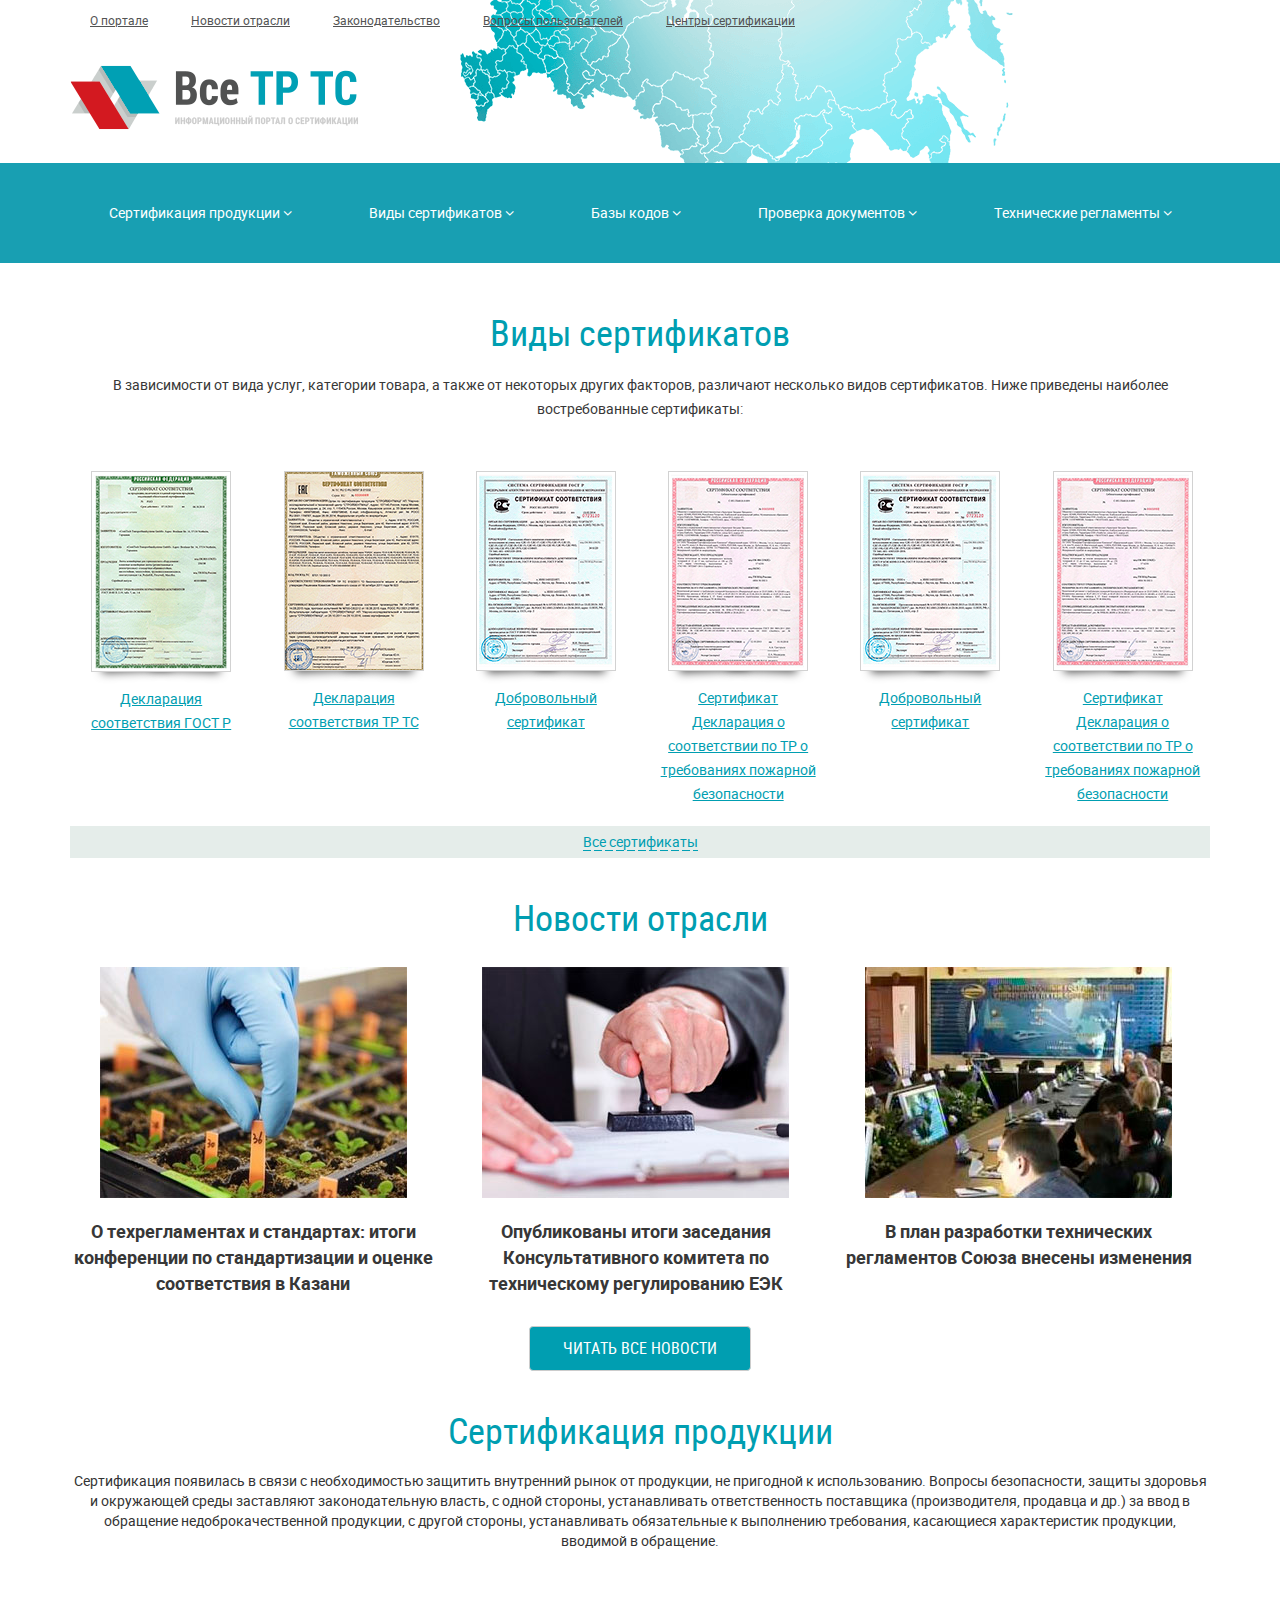
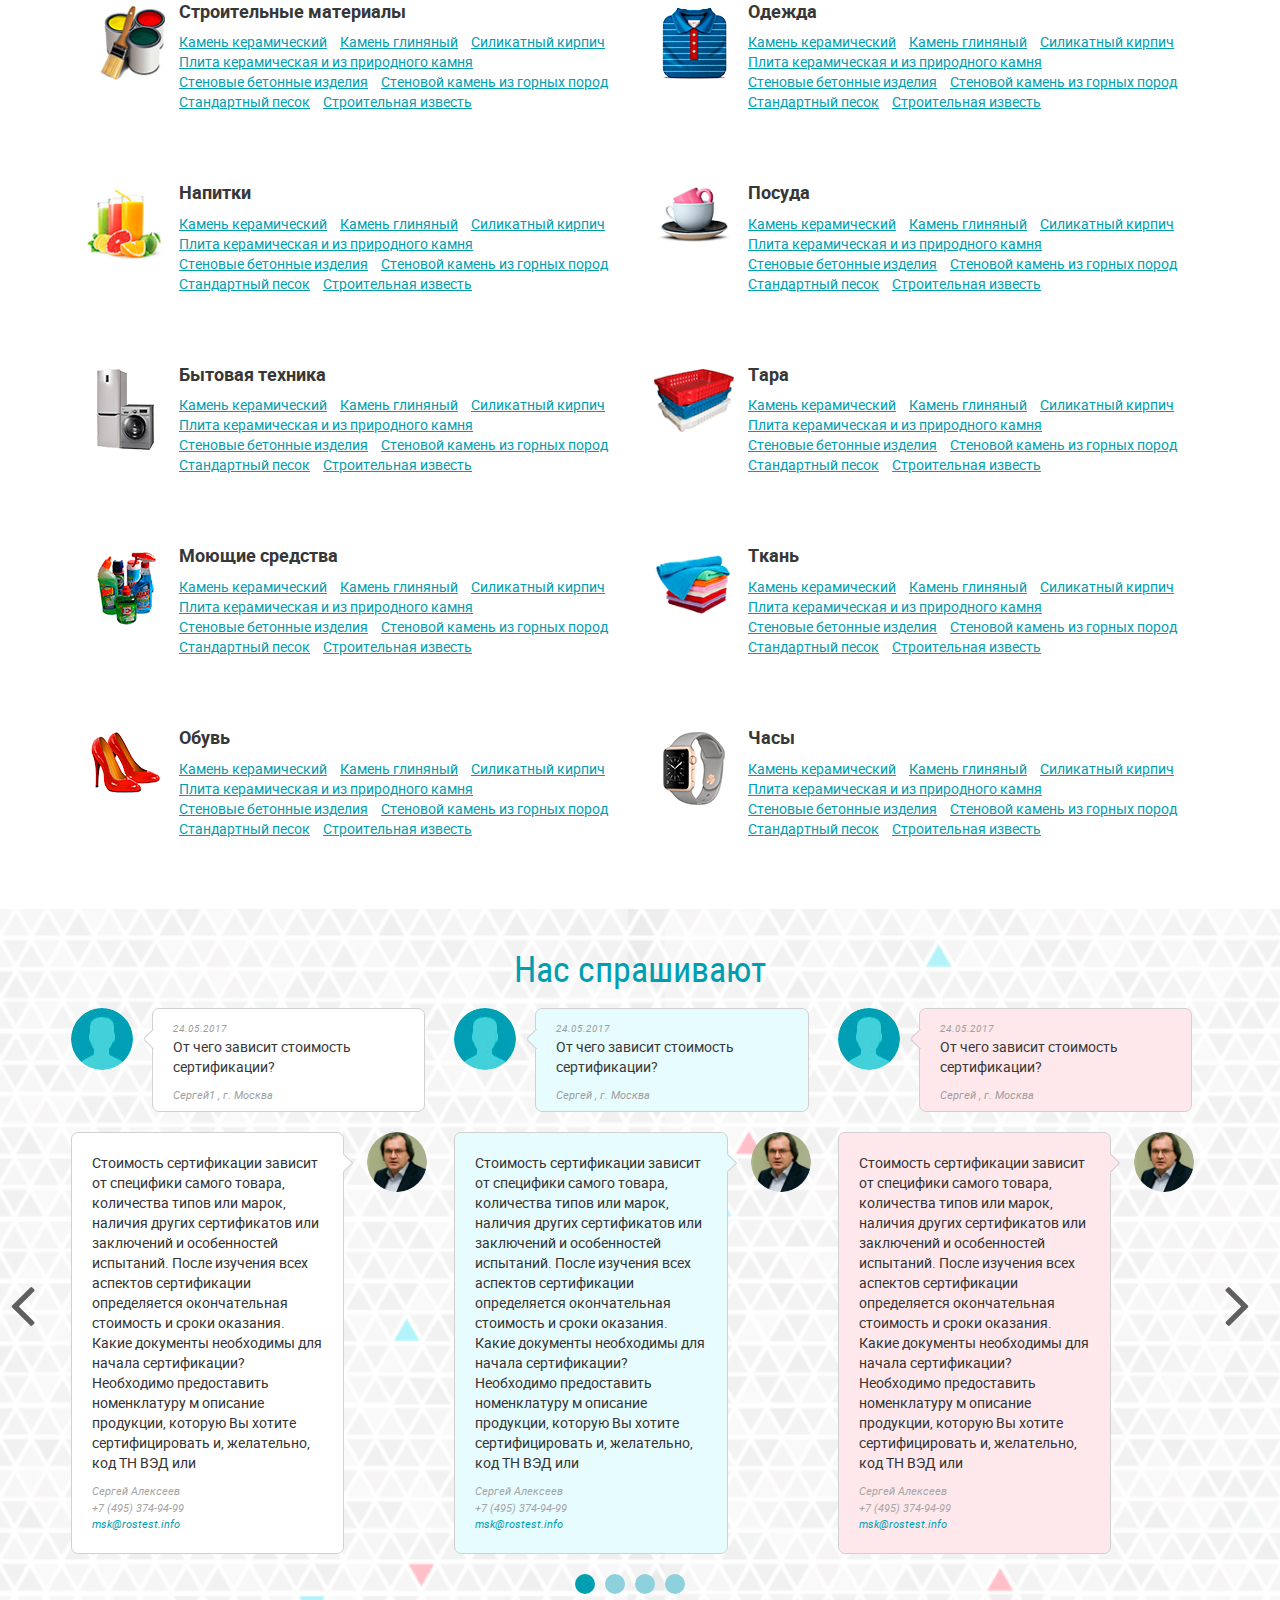
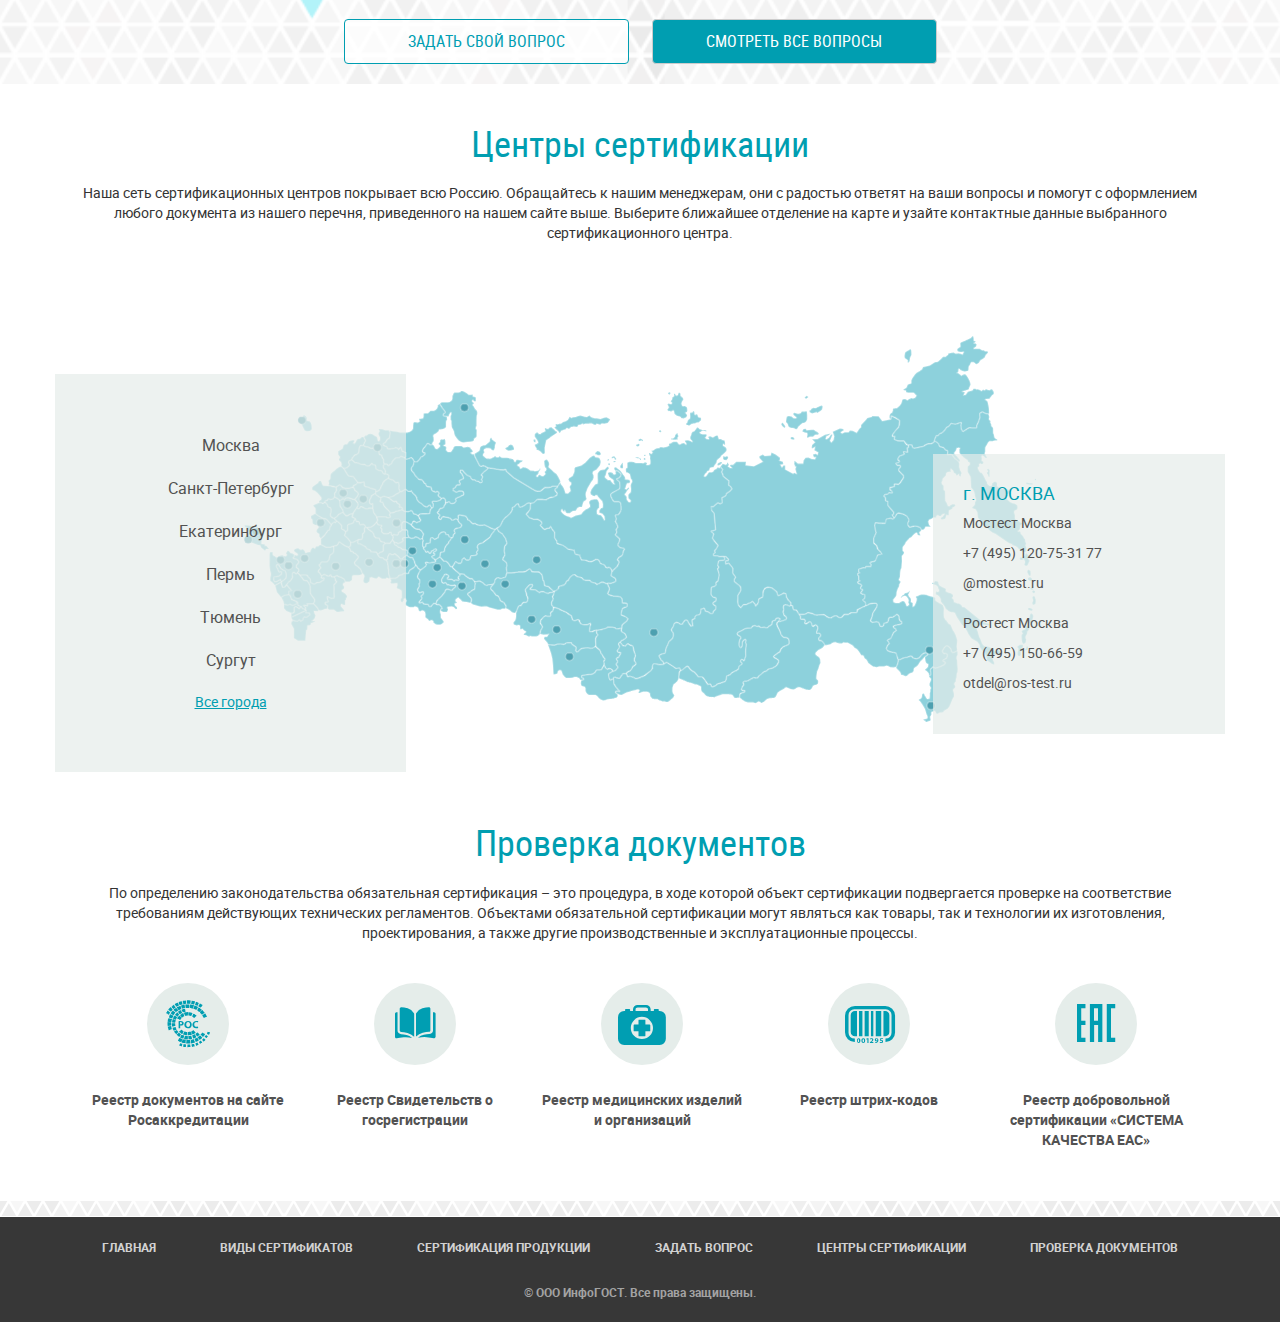
==== markup/index.html @ 72b5cfe0 "small fix" ====
<!DOCTYPE html>
<html>
<head>
  <meta charset="utf-8">
  <meta name="viewport" content="width=device-width, initial-scale=1.0">
  <title>Инфогост</title>
  <link rel="stylesheet" href="css/bootstrap-extended.css">
  <link rel="stylesheet" href="css/main.css">
  <link rel="icon"  href="images/favicon.ico" type="image/x-icon">
  <script src="http://ajax.googleapis.com/ajax/libs/jquery/1.12.4/jquery.min.js" defer></script>
  <script>window.jQuery || document.write('<script src="js/jquery-1.12.4.min.js"><\/script>')</script>
  <script src="https://maxcdn.bootstrapcdn.com/bootstrap/3.3.7/js/bootstrap.min.js" integrity="sha384-Tc5IQib027qvyjSMfHjOMaLkfuWVxZxUPnCJA7l2mCWNIpG9mGCD8wGNIcPD7Txa" crossorigin="anonymous"></script>
  <script src="js/jquery.vmap.js" defer></script>
  <script src="js/maps/jquery.vmap.russia.js" defer></script>
  <script src="js/jquery.bxslider.js" defer></script>
  <script src="js/owl.carousel.min.js" defer></script>
  <script src="js/jquery.main.js" defer></script>

  <!-- этот js только в блоке с картой -->
  <script src="js/map.js" defer></script>
</head>
<body>
  <div id="wrapper">
    <!-- header -->
      <div class="overlay"></div>
    <header id="header">
      <div class="container">
        <div class="row">
          <div class="col-xs-12 col-sm-4 col-md-4 col-lg-4">
            <div class="logo">
              <a href="#">
                <img src="images/logo.png" alt="Инфогост">
              </a>
            </div>
          </div>
          <div class="hidden-xs col-offset-sm-1 col-sm-7 col-offset-md-1 col-md-7 col-offset-lg-1 col-lg-7 img-map">
            <img src="images/map.png" alt="map">
          </div>
          <a href="#" class="menu-opener">
              <span></span>
          </a>
        </div>
      </div>
        <nav class="nav">
          <div class="container">
            <ul class="general-nav">
              <li>
                <a href="#">Сертификация продукции <i class="fa fa-angle-down" aria-hidden="true"></i></a>
                <ul class="dropdown-menu">
                  <li>
                    <a href="#">Cертификаты происхождения товаров</a>
                  </li>
                  <li>
                    <a href="#">Cертификаты безопасности или соответствия</a>
                  </li>
                  <li>
                    <a href="#">Карантинные сертификаты</a>
                  </li>
                  <li>
                    <a href="#">Ветеринарные сертификаты</a>
                  </li>
                  <li>
                    <a href="#">Сертификат хлебной инспекции</a>
                  </li>
                  <li>
                    <a href="#">Гигиенический сертификат</a>
                  </li>
                  <li>
                    <a href="#">Пожарный сертификат</a>
                  </li>
                </ul>
              </li>
              <li>
                <a href="#">Виды сертификатов <i class="fa fa-angle-down" aria-hidden="true"></i></a>
                <ul class="dropdown-menu">
                  <li>
                    <a href="#">Cертификаты происхождения товаров</a>
                  </li>
                  <li>
                    <a href="#">Cертификаты безопасности или соответствия</a>
                  </li>
                  <li>
                    <a href="#">Карантинные сертификаты</a>
                  </li>
                  <li>
                    <a href="#">Ветеринарные сертификаты</a>
                  </li>
                  <li>
                    <a href="#">Сертификат хлебной инспекции</a>
                  </li>
                  <li>
                    <a href="#">Гигиенический сертификат</a>
                  </li>
                  <li>
                    <a href="#">Пожарный сертификат</a>
                  </li>
                </ul>
              </li>
              <li>
                <a href="#">Базы кодов <i class="fa fa-angle-down" aria-hidden="true"></i></a>
                <ul class="dropdown-menu">
                  <li>
                    <a href="#">Cертификаты происхождения товаров</a>
                  </li>
                  <li>
                    <a href="#">Cертификаты безопасности или соответствия</a>
                  </li>
                  <li>
                    <a href="#">Карантинные сертификаты</a>
                  </li>
                  <li>
                    <a href="#">Ветеринарные сертификаты</a>
                  </li>
                  <li>
                    <a href="#">Сертификат хлебной инспекции</a>
                  </li>
                  <li>
                    <a href="#">Гигиенический сертификат</a>
                  </li>
                  <li>
                    <a href="#">Пожарный сертификат</a>
                  </li>
                </ul>
              </li>
              <li>
                <a href="#">Проверка документов <i class="fa fa-angle-down" aria-hidden="true"></i></a>
                <ul class="dropdown-menu">
                  <li>
                    <a href="#">Cертификаты происхождения товаров</a>
                  </li>
                  <li>
                    <a href="#">Cертификаты безопасности или соответствия</a>
                  </li>
                  <li>
                    <a href="#">Карантинные сертификаты</a>
                  </li>
                  <li>
                    <a href="#">Ветеринарные сертификаты</a>
                  </li>
                  <li>
                    <a href="#">Сертификат хлебной инспекции</a>
                  </li>
                  <li>
                    <a href="#">Гигиенический сертификат</a>
                  </li>
                  <li>
                    <a href="#">Пожарный сертификат</a>
                  </li>
                </ul>
              </li>
              <li>
                <a href="#">Технические регламенты <i class="fa fa-angle-down" aria-hidden="true"></i></a>
                <ul class="dropdown-menu">
                  <li>
                    <a href="#">Cертификаты происхождения товаров</a>
                  </li>
                  <li>
                    <a href="#">Cертификаты безопасности или соответствия</a>
                  </li>
                  <li>
                    <a href="#">Карантинные сертификаты</a>
                  </li>
                  <li>
                    <a href="#">Ветеринарные сертификаты</a>
                  </li>
                  <li>
                    <a href="#">Сертификат хлебной инспекции</a>
                  </li>
                  <li>
                    <a href="#">Гигиенический сертификат</a>
                  </li>
                  <li>
                    <a href="#">Пожарный сертификат</a>
                  </li>
                </ul>
              </li>
            </ul>
            <ul class="add-nav container">
              <li>
                <a href="#">О портале</a>
              </li>
              <li>
                <a href="#">Новости отрасли</a>
              </li>
              <li>
                <a href="#">Законодательство</a>
              </li>
              <li>
                <a href="#">Вопросы пользователей</a>
              </li>
              <li>
                <a href="#">Центры сертификации</a>
              </li>
            </ul>
          </div>
        </nav>
    </header>
    <!-- end header -->
    <!-- main -->
    <main>
      <section class="tcertificat text-center">
        <div class="container">
          <h1>Виды сертификатов</h1>
          <p class="mb40">В зависимости от вида услуг, категории товара, а также от некоторых других факторов, различают несколько видов сертификатов. Ниже приведены наиболее востребованные сертификаты:</p>
          <ul class="list-certificate">
            <li>
              <a href="#">
                <div class="img-wrsh">
                  <img src="images/001.png" alt="certificate">
                </div>
                <p>Декларация соответствия ГОСТ Р</p>
              </a>
            </li>
            <li>
              <a href="#">
                <div class="img-wrsh">
                  <img src="images/002.png" alt="certificate">
                </div>
                <p>Декларация соответствия ТР ТС</p>
              </a>
            </li>
            <li>
              <a href="#">
                <div class="img-wrsh">
                  <img src="images/003.png" alt="certificate">
                </div>
                <p>Добровольный сертификат</p>
              </a>
            </li>
            <li>
              <a href="#">
                <div class="img-wrsh">
                  <img src="images/004.png" alt="certificate">
                </div>
                <p>Сертификат Декларация о соответствии по ТР о требованиях пожарной безопасности</p>
              </a>
            </li>
            <li>
              <a href="#">
                <div class="img-wrsh">
                  <img src="images/005.png" alt="certificate">
                </div>
                <p>Добровольный сертификат</p>
              </a>
            </li>
            <li>
              <a href="#">
                <div class="img-wrsh">
                  <img src="images/006.png" alt="certificate">
                </div>
                <p>Сертификат Декларация о соответствии по ТР о требованиях пожарной безопасности</p>
              </a>
            </li>
          </ul>
          <div class="allcert">
            <a href="#">Все сертификаты</a>
          </div>
        </div>
      </section>
      <section class="news-section">
        <div class="container">
          <h1>Новости отрасли</h1>
          <ul>
            <li>
              <a href="#">
                <img src="images/001.jpg" alt="news">
                <p class="news-title">О техрегламентах и стандартах: итоги конференции по стандартизации и оценке соответствия в Казани</p>
              </a>
            </li>
            <li>
              <a href="#">
                <img src="images/002.jpg" alt="news">
                <p class="news-title">Опубликованы итоги заседания Консультативного комитета по техническому регулированию ЕЭК</p>
              </a>
            </li>
            <li>
              <a href="#">
                <img src="images/003.jpg" alt="news">
                <p class="news-title">В план разработки технических регламентов Союза внесены изменения</p>
              </a>
            </li>
          </ul>
          <button class="btn btn-default">читать все новости</button>
        </div>
      </section>
      <section class="certificatedprod text-center">
        <div class="container">
          <h1>Сертификация продукции</h1>
          <p>Cертификация появилась в связи с необходимостью защитить внутренний рынок от продукции, не пригодной к использованию. Вопросы безопасности, защиты здоровья и окружающей среды заставляют законодательную власть, с одной стороны, устанавливать ответственность поставщика (производителя, продавца и др.) за ввод в обращение недоброкачественной продукции, с другой стороны, устанавливать обязательные к выполнению требования, касающиеся характеристик продукции, вводимой в обращение.</p>
          <ul class="cerprodlist">
          <!-- cycle -->
            <li>
              <div class="proim-left">
                <img src="images/007.png" alt="Строительные материалы">
              </div>
              <div class="proim-right">
                <h4>Строительные материалы</h4>
                <ul>
                <!--  -->
                  <li>
                    <a href="#">
                      Камень керамический     
                    </a>
                  </li>
                <!--  -->
                  <li>
                    <a href="#">
                      Камень глиняный
                    </a>
                  </li>
                  <li>
                    <a href="#">
                      Силикатный кирпич
                    </a>
                  </li>
                  <li>
                    <a href="#">
                      Плита керамическая и из природного камня
                    </a>
                  </li>
                  <li>
                    <a href="#">
                      Стеновые бетонные изделия
                    </a>
                  </li>
                  <li>
                    <a href="#">
                      Стеновой камень из горных пород
                    </a>
                  </li>
                  <li>
                    <a href="#">
                      Стандартный песок
                    </a>
                  </li>
                  <li>
                    <a href="#">
                      Строительная известь
                    </a>
                  </li>
                </ul>
                <div class="text-center">
                  <span class="btn-def">Посмотреть подкатегории</span>  
                </div>
              </div>
            </li>
            <!-- end cycle -->
            <li>
              <div class="proim-left">
                <img src="images/008.png" alt="Строительные материалы">
              </div>
              <div class="proim-right">
                <h4>Одежда</h4>
                <ul>
                  <li>
                    <a href="#">
                      Камень керамический     
                    </a>
                  </li>
                  <li>
                    <a href="#">
                      Камень глиняный
                    </a>
                  </li>
                  <li>
                    <a href="#">
                      Силикатный кирпич
                    </a>
                  </li>
                  <li>
                    <a href="#">
                      Плита керамическая и из природного камня
                    </a>
                  </li>
                  <li>
                    <a href="#">
                      Стеновые бетонные изделия
                    </a>
                  </li>
                  <li>
                    <a href="#">
                      Стеновой камень из горных пород
                    </a>
                  </li>
                  <li>
                    <a href="#">
                      Стандартный песок
                    </a>
                  </li>
                  <li>
                    <a href="#">
                      Строительная известь
                    </a>
                  </li>
                </ul>
                <div class="text-center">
                  <span class="btn-def">Посмотреть подкатегории</span>  
                </div>
              </div>
            </li>
            <li>
              <div class="proim-left">
                <img src="images/009.png" alt="Строительные материалы">
              </div>
              <div class="proim-right">
                <h4>Напитки</h4>
                <ul>
                  <li>
                    <a href="#">
                      Камень керамический     
                    </a>
                  </li>
                  <li>
                    <a href="#">
                      Камень глиняный
                    </a>
                  </li>
                  <li>
                    <a href="#">
                      Силикатный кирпич
                    </a>
                  </li>
                  <li>
                    <a href="#">
                      Плита керамическая и из природного камня
                    </a>
                  </li>
                  <li>
                    <a href="#">
                      Стеновые бетонные изделия
                    </a>
                  </li>
                  <li>
                    <a href="#">
                      Стеновой камень из горных пород
                    </a>
                  </li>
                  <li>
                    <a href="#">
                      Стандартный песок
                    </a>
                  </li>
                  <li>
                    <a href="#">
                      Строительная известь
                    </a>
                  </li>
                </ul>
                <div class="text-center">
                  <span class="btn-def">Посмотреть подкатегории</span>  
                </div>
              </div>
            </li>
            <li>
              <div class="proim-left">
                <img src="images/010.png" alt="Строительные материалы">
              </div>
              <div class="proim-right">
                <h4>Посуда</h4>
                <ul>
                  <li>
                    <a href="#">
                      Камень керамический     
                    </a>
                  </li>
                  <li>
                    <a href="#">
                      Камень глиняный
                    </a>
                  </li>
                  <li>
                    <a href="#">
                      Силикатный кирпич
                    </a>
                  </li>
                  <li>
                    <a href="#">
                      Плита керамическая и из природного камня
                    </a>
                  </li>
                  <li>
                    <a href="#">
                      Стеновые бетонные изделия
                    </a>
                  </li>
                  <li>
                    <a href="#">
                      Стеновой камень из горных пород
                    </a>
                  </li>
                  <li>
                    <a href="#">
                      Стандартный песок
                    </a>
                  </li>
                  <li>
                    <a href="#">
                      Строительная известь
                    </a>
                  </li>
                </ul>
                <div class="text-center">
                  <span class="btn-def">Посмотреть подкатегории</span>  
                </div>
              </div>
            </li>
            <li>
              <div class="proim-left">
                <img src="images/011.png" alt="Строительные материалы">
              </div>
              <div class="proim-right">
                <h4>Бытовая техника</h4>
                <ul>
                  <li>
                    <a href="#">
                      Камень керамический     
                    </a>
                  </li>
                  <li>
                    <a href="#">
                      Камень глиняный
                    </a>
                  </li>
                  <li>
                    <a href="#">
                      Силикатный кирпич
                    </a>
                  </li>
                  <li>
                    <a href="#">
                      Плита керамическая и из природного камня
                    </a>
                  </li>
                  <li>
                    <a href="#">
                      Стеновые бетонные изделия
                    </a>
                  </li>
                  <li>
                    <a href="#">
                      Стеновой камень из горных пород
                    </a>
                  </li>
                  <li>
                    <a href="#">
                      Стандартный песок
                    </a>
                  </li>
                  <li>
                    <a href="#">
                      Строительная известь
                    </a>
                  </li>
                </ul>
                <div class="text-center">
                  <span class="btn-def">Посмотреть подкатегории</span>  
                </div>
              </div>
            </li>
            <li>
              <div class="proim-left">
                <img src="images/012.png" alt="Строительные материалы">
              </div>
              <div class="proim-right">
                <h4>Тара</h4>
                <ul>
                  <li>
                    <a href="#">
                      Камень керамический     
                    </a>
                  </li>
                  <li>
                    <a href="#">
                      Камень глиняный
                    </a>
                  </li>
                  <li>
                    <a href="#">
                      Силикатный кирпич
                    </a>
                  </li>
                  <li>
                    <a href="#">
                      Плита керамическая и из природного камня
                    </a>
                  </li>
                  <li>
                    <a href="#">
                      Стеновые бетонные изделия
                    </a>
                  </li>
                  <li>
                    <a href="#">
                      Стеновой камень из горных пород
                    </a>
                  </li>
                  <li>
                    <a href="#">
                      Стандартный песок
                    </a>
                  </li>
                  <li>
                    <a href="#">
                      Строительная известь
                    </a>
                  </li>
                </ul>
                <div class="text-center">
                  <span class="btn-def">Посмотреть подкатегории</span>  
                </div>
              </div>
            </li>
            <li>
              <div class="proim-left">
                <img src="images/013.png" alt="Строительные материалы">
              </div>
              <div class="proim-right">
                <h4>Моющие средства</h4>
                <ul>
                  <li>
                    <a href="#">
                      Камень керамический     
                    </a>
                  </li>
                  <li>
                    <a href="#">
                      Камень глиняный
                    </a>
                  </li>
                  <li>
                    <a href="#">
                      Силикатный кирпич
                    </a>
                  </li>
                  <li>
                    <a href="#">
                      Плита керамическая и из природного камня
                    </a>
                  </li>
                  <li>
                    <a href="#">
                      Стеновые бетонные изделия
                    </a>
                  </li>
                  <li>
                    <a href="#">
                      Стеновой камень из горных пород
                    </a>
                  </li>
                  <li>
                    <a href="#">
                      Стандартный песок
                    </a>
                  </li>
                  <li>
                    <a href="#">
                      Строительная известь
                    </a>
                  </li>
                </ul>
                <div class="text-center">
                  <span class="btn-def">Посмотреть подкатегории</span>  
                </div>
              </div>
            </li>
            <li>
              <div class="proim-left">
                <img src="images/014.png" alt="Строительные материалы">
              </div>
              <div class="proim-right">
                <h4>Ткань</h4>
                <ul>
                  <li>
                    <a href="#">
                      Камень керамический     
                    </a>
                  </li>
                  <li>
                    <a href="#">
                      Камень глиняный
                    </a>
                  </li>
                  <li>
                    <a href="#">
                      Силикатный кирпич
                    </a>
                  </li>
                  <li>
                    <a href="#">
                      Плита керамическая и из природного камня
                    </a>
                  </li>
                  <li>
                    <a href="#">
                      Стеновые бетонные изделия
                    </a>
                  </li>
                  <li>
                    <a href="#">
                      Стеновой камень из горных пород
                    </a>
                  </li>
                  <li>
                    <a href="#">
                      Стандартный песок
                    </a>
                  </li>
                  <li>
                    <a href="#">
                      Строительная известь
                    </a>
                  </li>
                </ul>
                <div class="text-center">
                  <span class="btn-def">Посмотреть подкатегории</span>  
                </div>
              </div>
            </li>
            <li>
              <div class="proim-left">
                <img src="images/015.png" alt="Строительные материалы">
              </div>
              <div class="proim-right">
                <h4>Обувь</h4>
                <ul>
                  <li>
                    <a href="#">
                      Камень керамический     
                    </a>
                  </li>
                  <li>
                    <a href="#">
                      Камень глиняный
                    </a>
                  </li>
                  <li>
                    <a href="#">
                      Силикатный кирпич
                    </a>
                  </li>
                  <li>
                    <a href="#">
                      Плита керамическая и из природного камня
                    </a>
                  </li>
                  <li>
                    <a href="#">
                      Стеновые бетонные изделия
                    </a>
                  </li>
                  <li>
                    <a href="#">
                      Стеновой камень из горных пород
                    </a>
                  </li>
                  <li>
                    <a href="#">
                      Стандартный песок
                    </a>
                  </li>
                  <li>
                    <a href="#">
                      Строительная известь
                    </a>
                  </li>
                </ul>
                <div class="text-center">
                  <span class="btn-def">Посмотреть подкатегории</span>  
                </div>
              </div>
            </li>
            <li>
              <div class="proim-left">
                <img src="images/016.png" alt="Строительные материалы">
              </div>
              <div class="proim-right">
                <h4>Часы</h4>
                <ul>
                  <li>
                    <a href="#">
                      Камень керамический     
                    </a>
                  </li>
                  <li>
                    <a href="#">
                      Камень глиняный
                    </a>
                  </li>
                  <li>
                    <a href="#">
                      Силикатный кирпич
                    </a>
                  </li>
                  <li>
                    <a href="#">
                      Плита керамическая и из природного камня
                    </a>
                  </li>
                  <li>
                    <a href="#">
                      Стеновые бетонные изделия
                    </a>
                  </li>
                  <li>
                    <a href="#">
                      Стеновой камень из горных пород
                    </a>
                  </li>
                  <li>
                    <a href="#">
                      Стандартный песок
                    </a>
                  </li>
                  <li>
                    <a href="#">
                      Строительная известь
                    </a>
                  </li>
                </ul>
                <div class="text-center">
                  <span class="btn-def">Посмотреть подкатегории</span>  
                </div>
              </div>
            </li>
          </ul>
        </div>
      </section>
      <section class="question-block">
        <div class="container">
          <h1>Нас спрашивают</h1>
          <div class="owl-carousel owl-theme">
          <!-- in cicle -->
              <div class="item">
                <div class="question-us">
                  <div class="left-col">
                    <img src="images/004.jpg" alt="man">
                  </div>
                  <div class="right-col">
                    <span class="arr-left"></span>
                    <span class="date-post">24.05.2017</span>
                    <p class="quest-user">От чего зависит стоимость сертификации?</p>
                    <div class="footer-ques">
                      <span class="name-user">Сергей1</span>
                      <span>,</span>
                      <span class="user-city">г. Москва</span>
                    </div>
                  </div>
                </div>
                <div class="exp-answ">
                  <div class="left-col">
                    <span class="arr-right"></span>
                    <p>Стоимость сертификации зависит от специфики самого товара, количества типов или марок, наличия других сертификатов или заключений и особенностей испытаний. После изучения всех аспектов сертификации определяется окончательная стоимость и сроки оказания. 
                    Какие документы необходимы для начала сертификации? 
                    Необходимо предоставить номенклатуру м описание продукции, которую Вы хотите сертифицировать и, желательно, код ТН ВЭД или </p>
                    <footer>
                      <p class="exp-name">Сергей Алексеев</p>
                      <p class="exp-tel">+7 (495) 374-94-99</p>
                      <p class="exp-email">msk@rostest.info</p>
                    </footer>
                  </div>
                  <div class="right-col">
                    <img src="images/100.png" alt="expert">
                  </div>
                </div>
              </div>
              <!-- end cicle -->

              <div class="item">
                <div class="question-us">
                  <div class="left-col">
                    <img src="images/004.jpg" alt="man">
                  </div>
                  <div class="right-col">
                    <span class="arr-left"></span>
                    <span class="date-post">24.05.2017</span>
                    <p class="quest-user">От чего зависит стоимость сертификации?</p>
                    <div class="footer-ques">
                      <span class="name-user">Сергей</span>
                      <span>,</span>
                      <span class="user-city">г. Москва</span>
                    </div>
                  </div>
                </div>
                <div class="exp-answ">
                  <div class="left-col">
                    <span class="arr-right"></span>
                    <p>Стоимость сертификации зависит от специфики самого товара, количества типов или марок, наличия других сертификатов или заключений и особенностей испытаний. После изучения всех аспектов сертификации определяется окончательная стоимость и сроки оказания. 
                    Какие документы необходимы для начала сертификации? 
                    Необходимо предоставить номенклатуру м описание продукции, которую Вы хотите сертифицировать и, желательно, код ТН ВЭД или </p>
                    <footer>
                      <p class="exp-name">Сергей Алексеев</p>
                      <p class="exp-tel">+7 (495) 374-94-99</p>
                      <p class="exp-email">msk@rostest.info</p>
                    </footer>
                  </div>
                  <div class="right-col">
                    <img src="images/100.png" alt="expert">
                  </div>
                </div>
              </div>
              <div class="item">
                <div class="question-us">
                  <div class="left-col">
                    <img src="images/004.jpg" alt="man">
                  </div>
                  <div class="right-col">
                    <span class="arr-left"></span>
                    <span class="date-post">24.05.2017</span>
                    <p class="quest-user">От чего зависит стоимость сертификации?</p>
                    <div class="footer-ques">
                      <span class="name-user">Сергей</span>
                      <span>,</span>
                      <span class="user-city">г. Москва</span>
                    </div>
                  </div>
                </div>
                <div class="exp-answ">
                  <div class="left-col">
                    <span class="arr-right"></span>
                    <p>Стоимость сертификации зависит от специфики самого товара, количества типов или марок, наличия других сертификатов или заключений и особенностей испытаний. После изучения всех аспектов сертификации определяется окончательная стоимость и сроки оказания. 
                    Какие документы необходимы для начала сертификации? 
                    Необходимо предоставить номенклатуру м описание продукции, которую Вы хотите сертифицировать и, желательно, код ТН ВЭД или </p>
                    <footer>
                      <p class="exp-name">Сергей Алексеев</p>
                      <p class="exp-tel">+7 (495) 374-94-99</p>
                      <p class="exp-email">msk@rostest.info</p>
                    </footer>
                  </div>
                  <div class="right-col">
                    <img src="images/100.png" alt="expert">
                  </div>
                </div>
              </div>
              <div class="item">
                <div class="question-us">
                  <div class="left-col">
                    <img src="images/004.jpg" alt="man">
                  </div>
                  <div class="right-col">
                    <span class="arr-left"></span>
                    <span class="date-post">24.05.2017</span>
                    <p class="quest-user">От чего зависит стоимость сертификации?</p>
                    <div class="footer-ques">
                      <span class="name-user">Сергей</span>
                      <span>,</span>
                      <span class="user-city">г. Москва</span>
                    </div>
                  </div>
                </div>
                <div class="exp-answ">
                  <div class="left-col">
                    <span class="arr-right"></span>
                    <p>Стоимость сертификации зависит от специфики самого товара, количества типов или марок, наличия других сертификатов или заключений и особенностей испытаний. После изучения всех аспектов сертификации определяется окончательная стоимость и сроки оказания. 
                    Какие документы необходимы для начала сертификации? 
                    Необходимо предоставить номенклатуру м описание продукции, которую Вы хотите сертифицировать и, желательно, код ТН ВЭД или </p>
                    <footer>
                      <p class="exp-name">Сергей Алексеев</p>
                      <p class="exp-tel">+7 (495) 374-94-99</p>
                      <p class="exp-email">msk@rostest.info</p>
                    </footer>
                  </div>
                  <div class="right-col">
                    <img src="images/100.png" alt="expert">
                  </div>
                </div>
              </div>
              <div class="item">
                <div class="question-us">
                  <div class="left-col">
                    <img src="images/004.jpg" alt="man">
                  </div>
                  <div class="right-col">
                    <span class="arr-left"></span>
                    <span class="date-post">24.05.2017</span>
                    <p class="quest-user">От чего зависит стоимость сертификации?</p>
                    <div class="footer-ques">
                      <span class="name-user">Сергей</span>
                      <span>,</span>
                      <span class="user-city">г. Москва</span>
                    </div>
                  </div>
                </div>
                <div class="exp-answ">
                  <div class="left-col">
                    <span class="arr-right"></span>
                    <p>Стоимость сертификации зависит от специфики самого товара, количества типов или марок, наличия других сертификатов или заключений и особенностей испытаний. После изучения всех аспектов сертификации определяется окончательная стоимость и сроки оказания. 
                    Какие документы необходимы для начала сертификации? 
                    Необходимо предоставить номенклатуру м описание продукции, которую Вы хотите сертифицировать и, желательно, код ТН ВЭД или </p>
                    <footer>
                      <p class="exp-name">Сергей Алексеев</p>
                      <p class="exp-tel">+7 (495) 374-94-99</p>
                      <p class="exp-email">msk@rostest.info</p>
                    </footer>
                  </div>
                  <div class="right-col">
                    <img src="images/100.png" alt="expert">
                  </div>
                </div>
              </div>
              <div class="item">
                <div class="question-us">
                  <div class="left-col">
                    <img src="images/004.jpg" alt="man">
                  </div>
                  <div class="right-col">
                    <span class="arr-left"></span>
                    <span class="date-post">24.05.2017</span>
                    <p class="quest-user">От чего зависит стоимость сертификации?</p>
                    <div class="footer-ques">
                      <span class="name-user">Сергей</span>
                      <span>,</span>
                      <span class="user-city">г. Москва</span>
                    </div>
                  </div>
                </div>
                <div class="exp-answ">
                  <div class="left-col">
                    <span class="arr-right"></span>
                    <p>Стоимость сертификации зависит от специфики самого товара, количества типов или марок, наличия других сертификатов или заключений и особенностей испытаний. После изучения всех аспектов сертификации определяется окончательная стоимость и сроки оказания. 
                    Какие документы необходимы для начала сертификации? 
                    Необходимо предоставить номенклатуру м описание продукции, которую Вы хотите сертифицировать и, желательно, код ТН ВЭД или </p>
                    <footer>
                      <p class="exp-name">Сергей Алексеев</p>
                      <p class="exp-tel">+7 (495) 374-94-99</p>
                      <p class="exp-email">msk@rostest.info</p>
                    </footer>
                  </div>
                  <div class="right-col">
                    <img src="images/100.png" alt="expert">
                  </div>
                </div>
              </div>
              <div class="item">
                <div class="question-us">
                  <div class="left-col">
                    <img src="images/004.jpg" alt="man">
                  </div>
                  <div class="right-col">
                    <span class="arr-left"></span>
                    <span class="date-post">24.05.2017</span>
                    <p class="quest-user">От чего зависит стоимость сертификации?</p>
                    <div class="footer-ques">
                      <span class="name-user">Сергей</span>
                      <span>,</span>
                      <span class="user-city">г. Москва</span>
                    </div>
                  </div>
                </div>
                <div class="exp-answ">
                  <div class="left-col">
                    <span class="arr-right"></span>
                    <p>Стоимость сертификации зависит от специфики самого товара, количества типов или марок, наличия других сертификатов или заключений и особенностей испытаний. После изучения всех аспектов сертификации определяется окончательная стоимость и сроки оказания. 
                    Какие документы необходимы для начала сертификации? 
                    Необходимо предоставить номенклатуру м описание продукции, которую Вы хотите сертифицировать и, желательно, код ТН ВЭД или </p>
                    <footer>
                      <p class="exp-name">Сергей Алексеев</p>
                      <p class="exp-tel">+7 (495) 374-94-99</p>
                      <p class="exp-email">msk@rostest.info</p>
                    </footer>
                  </div>
                  <div class="right-col">
                    <img src="images/100.png" alt="expert">
                  </div>
                </div>
              </div>
              <div class="item">
                <div class="question-us">
                  <div class="left-col">
                    <img src="images/004.jpg" alt="man">
                  </div>
                  <div class="right-col">
                    <span class="arr-left"></span>
                    <span class="date-post">24.05.2017</span>
                    <p class="quest-user">От чего зависит стоимость сертификации?</p>
                    <div class="footer-ques">
                      <span class="name-user">Сергей</span>
                      <span>,</span>
                      <span class="user-city">г. Москва</span>
                    </div>
                  </div>
                </div>
                <div class="exp-answ">
                  <div class="left-col">
                    <span class="arr-right"></span>
                    <p>Стоимость сертификации зависит от специфики самого товара, количества типов или марок, наличия других сертификатов или заключений и особенностей испытаний. После изучения всех аспектов сертификации определяется окончательная стоимость и сроки оказания. 
                    Какие документы необходимы для начала сертификации? 
                    Необходимо предоставить номенклатуру м описание продукции, которую Вы хотите сертифицировать и, желательно, код ТН ВЭД или </p>
                    <footer>
                      <p class="exp-name">Сергей Алексеев</p>
                      <p class="exp-tel">+7 (495) 374-94-99</p>
                      <p class="exp-email">msk@rostest.info</p>
                    </footer>
                  </div>
                  <div class="right-col">
                    <img src="images/100.png" alt="expert">
                  </div>
                </div>
              </div>
              <div class="item">
                <div class="question-us">
                  <div class="left-col">
                    <img src="images/004.jpg" alt="man">
                  </div>
                  <div class="right-col">
                    <span class="arr-left"></span>
                    <span class="date-post">24.05.2017</span>
                    <p class="quest-user">От чего зависит стоимость сертификации?</p>
                    <div class="footer-ques">
                      <span class="name-user">Сергей</span>
                      <span>,</span>
                      <span class="user-city">г. Москва</span>
                    </div>
                  </div>
                </div>
                <div class="exp-answ">
                  <div class="left-col">
                    <span class="arr-right"></span>
                    <p>Стоимость сертификации зависит от специфики самого товара, количества типов или марок, наличия других сертификатов или заключений и особенностей испытаний. После изучения всех аспектов сертификации определяется окончательная стоимость и сроки оказания. 
                    Какие документы необходимы для начала сертификации? 
                    Необходимо предоставить номенклатуру м описание продукции, которую Вы хотите сертифицировать и, желательно, код ТН ВЭД или </p>
                    <footer>
                      <p class="exp-name">Сергей Алексеев</p>
                      <p class="exp-tel">+7 (495) 374-94-99</p>
                      <p class="exp-email">msk@rostest.info</p>
                    </footer>
                  </div>
                  <div class="right-col">
                    <img src="images/100.png" alt="expert">
                  </div>
                </div>
              </div>
              <div class="item">
                <div class="question-us">
                  <div class="left-col">
                    <img src="images/004.jpg" alt="man">
                  </div>
                  <div class="right-col">
                    <span class="arr-left"></span>
                    <span class="date-post">24.05.2017</span>
                    <p class="quest-user">От чего зависит стоимость сертификации?</p>
                    <div class="footer-ques">
                      <span class="name-user">Сергей</span>
                      <span>,</span>
                      <span class="user-city">г. Москва</span>
                    </div>
                  </div>
                </div>
                <div class="exp-answ">
                  <div class="left-col">
                    <span class="arr-right"></span>
                    <p>Стоимость сертификации зависит от специфики самого товара, количества типов или марок, наличия других сертификатов или заключений и особенностей испытаний. После изучения всех аспектов сертификации определяется окончательная стоимость и сроки оказания. 
                    Какие документы необходимы для начала сертификации? 
                    Необходимо предоставить номенклатуру м описание продукции, которую Вы хотите сертифицировать и, желательно, код ТН ВЭД или </p>
                    <footer>
                      <p class="exp-name">Сергей Алексеев</p>
                      <p class="exp-tel">+7 (495) 374-94-99</p>
                      <p class="exp-email">msk@rostest.info</p>
                    </footer>
                  </div>
                  <div class="right-col">
                    <img src="images/100.png" alt="expert">
                  </div>
                </div>
              </div>
              <div class="item">
                <div class="question-us">
                  <div class="left-col">
                    <img src="images/004.jpg" alt="man">
                  </div>
                  <div class="right-col">
                    <span class="arr-left"></span>
                    <span class="date-post">24.05.2017</span>
                    <p class="quest-user">От чего зависит стоимость сертификации?</p>
                    <div class="footer-ques">
                      <span class="name-user">Сергей</span>
                      <span>,</span>
                      <span class="user-city">г. Москва</span>
                    </div>
                  </div>
                </div>
                <div class="exp-answ">
                  <div class="left-col">
                    <span class="arr-right"></span>
                    <p>Стоимость сертификации зависит от специфики самого товара, количества типов или марок, наличия других сертификатов или заключений и особенностей испытаний. После изучения всех аспектов сертификации определяется окончательная стоимость и сроки оказания. 
                    Какие документы необходимы для начала сертификации? 
                    Необходимо предоставить номенклатуру м описание продукции, которую Вы хотите сертифицировать и, желательно, код ТН ВЭД или </p>
                    <footer>
                      <p class="exp-name">Сергей Алексеев</p>
                      <p class="exp-tel">+7 (495) 374-94-99</p>
                      <p class="exp-email">msk@rostest.info</p>
                    </footer>
                  </div>
                  <div class="right-col">
                    <img src="images/100.png" alt="expert">
                  </div>
                </div>
              </div>
              <div class="item">
                <div class="question-us">
                  <div class="left-col">
                    <img src="images/004.jpg" alt="man">
                  </div>
                  <div class="right-col">
                    <span class="arr-left"></span>
                    <span class="date-post">24.05.2017</span>
                    <p class="quest-user">От чего зависит стоимость сертификации?</p>
                    <div class="footer-ques">
                      <span class="name-user">Сергей</span>
                      <span>,</span>
                      <span class="user-city">г. Москва</span>
                    </div>
                  </div>
                </div>
                <div class="exp-answ">
                  <div class="left-col">
                    <span class="arr-right"></span>
                    <p>Стоимость сертификации зависит от специфики самого товара, количества типов или марок, наличия других сертификатов или заключений и особенностей испытаний. После изучения всех аспектов сертификации определяется окончательная стоимость и сроки оказания. 
                    Какие документы необходимы для начала сертификации? 
                    Необходимо предоставить номенклатуру м описание продукции, которую Вы хотите сертифицировать и, желательно, код ТН ВЭД или </p>
                    <footer>
                      <p class="exp-name">Сергей Алексеев</p>
                      <p class="exp-tel">+7 (495) 374-94-99</p>
                      <p class="exp-email">msk@rostest.info</p>
                    </footer>
                  </div>
                  <div class="right-col">
                    <img src="images/100.png" alt="expert">
                  </div>
                </div>
              </div>
          </div>
          <div class="news-button">
            <button class="btn btn-org">задать свой вопрос</button>
            <button class="btn btn-default">смотреть все вопросы</button>
          </div>
        </div>
      </section>
      <section class="map-cert">
        <div class="container text-center posr">
          <h1>Центры сертификации</h1>
          <p class="mb40">Наша сеть сертификационных центров покрывает всю Россию. Обращайтесь к нашим менеджерам, они с радостью ответят на ваши вопросы и помогут с оформлением любого документа из нашего перечня, приведенного на нашем сайте выше. Выберите ближайшее отделение на карте и узайте контактные данные выбранного сертификационного центра.</p>
          <div id="vmap" style="width: 800px; height: 500px;">
            
          </div>
          <div class="bsl">
            <div class="bxslider">
              <ul  class="list">

              </ul>
              <div class="text-center all-list">
                  <span class="seeall">Все города</span>
                  <ul class="hover-list">

                  </ul>
              </div>
            </div>
          </div>
          <div class="desc-obj">
            <div class="desc-objw">
            
            </div>
          </div>
        </div>
      </section>
      <section class="doc-cert text-center">
        <div class="container">
          <h1>Проверка документов</h1>
          <p class="mb40">По определению законодательства обязательная сертификация – это процедура, в ходе которой объект сертификации подвергается проверке на соответствие требованиям действующих технических регламентов. Объектами обязательной сертификации могут являться как товары, так и технологии их изготовления, проектирования, а также другие производственные и эксплуатационные процессы.</p>
          <ul>
            <li>
              <a href="#">
                <span class="cir-img">
                  <span class="icon-poc"></span>  
                </span>
                <p>Реестр документов на сайте Росаккредитации</p>
              </a>
            </li>
            <li>
              <a href="#">
                <span class="cir-img">
                  <span class="icon-catalog"></span>
                </span>
                <p>Реестр Свидетельств о госрегистрации</p>
              </a>
            </li>
            <li>
              <a href="#">
                <span class="cir-img">
                  <span class="icon-med"></span>
                </span>
                <p>Реестр медицинских изделий и организаций</p>
              </a>
            </li>
            <li>
              <a href="#">
                <span class="cir-img">
                  <span class="icon-barcode"></span>
                </span>
                <p>Реестр штрих-кодов</p>
              </a>
            </li>
            <li>
              <a href="#">
                <span class="cir-img">
                  <span class="icon-eac"></span>
                </span>
                <p>Реестр добровольной сертификации «СИСТЕМА КАЧЕСТВА ЕАС»</p>
              </a>
            </li>
          </ul>
        </div>
      </section>
    </main>
    <!-- footer -->
    <footer id="footer" class="text-center">
      <div class="container">
        <ul class="navigation">
          <li>
            <a href="#">Главная</a>
          </li>
          <li>
            <a href="#">Виды сертификатов</a>
          </li>
          <li>
            <a href="#">Сертификация продукции</a>
          </li>
          <li>
            <a href="#">Задать вопрос</a>
          </li>
          <li>
            <a href="#">Центры сертификации</a>
          </li>
          <li>
            <a href="#">Проверка документов</a>
          </li>
        </ul>
        <span class="copiright">&copy; ООО ИнфоГОСТ. Все права защищены.</span>
      </div>
    </footer>
  </div>
</body>
</html>
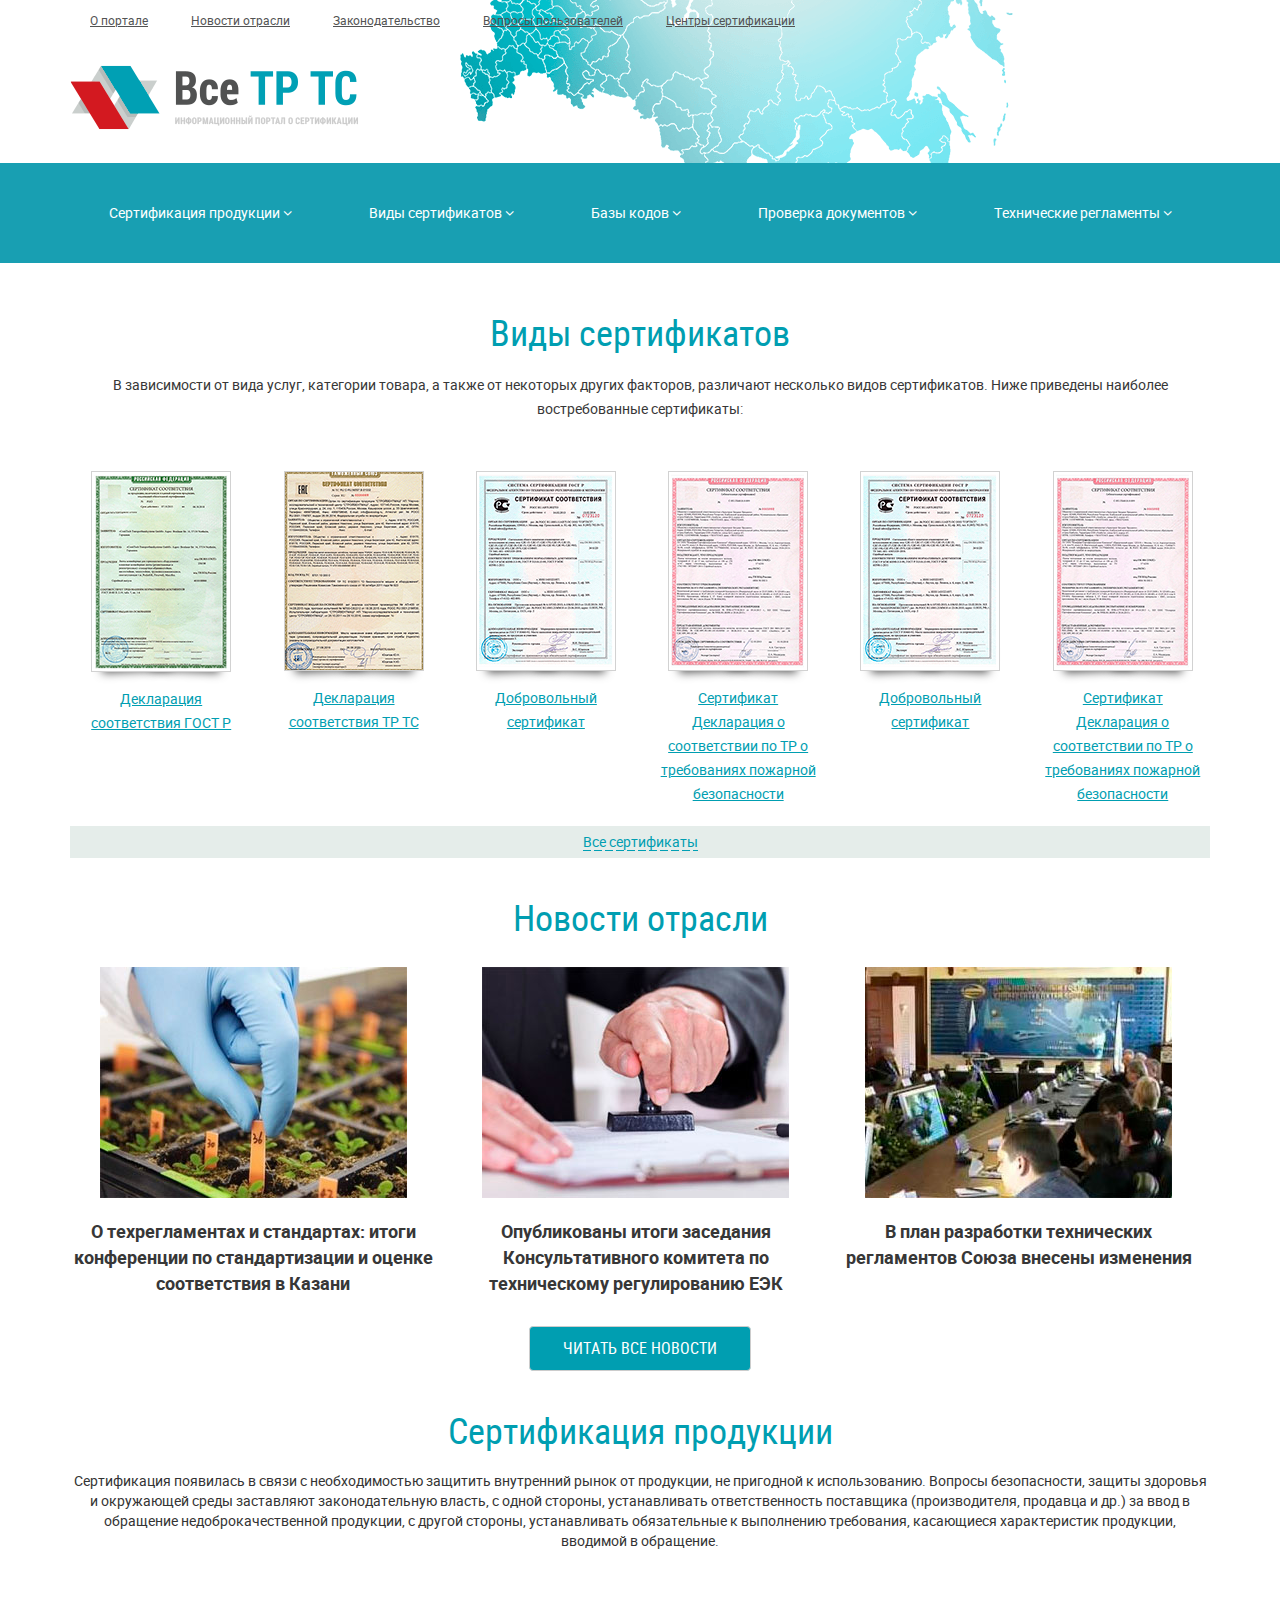
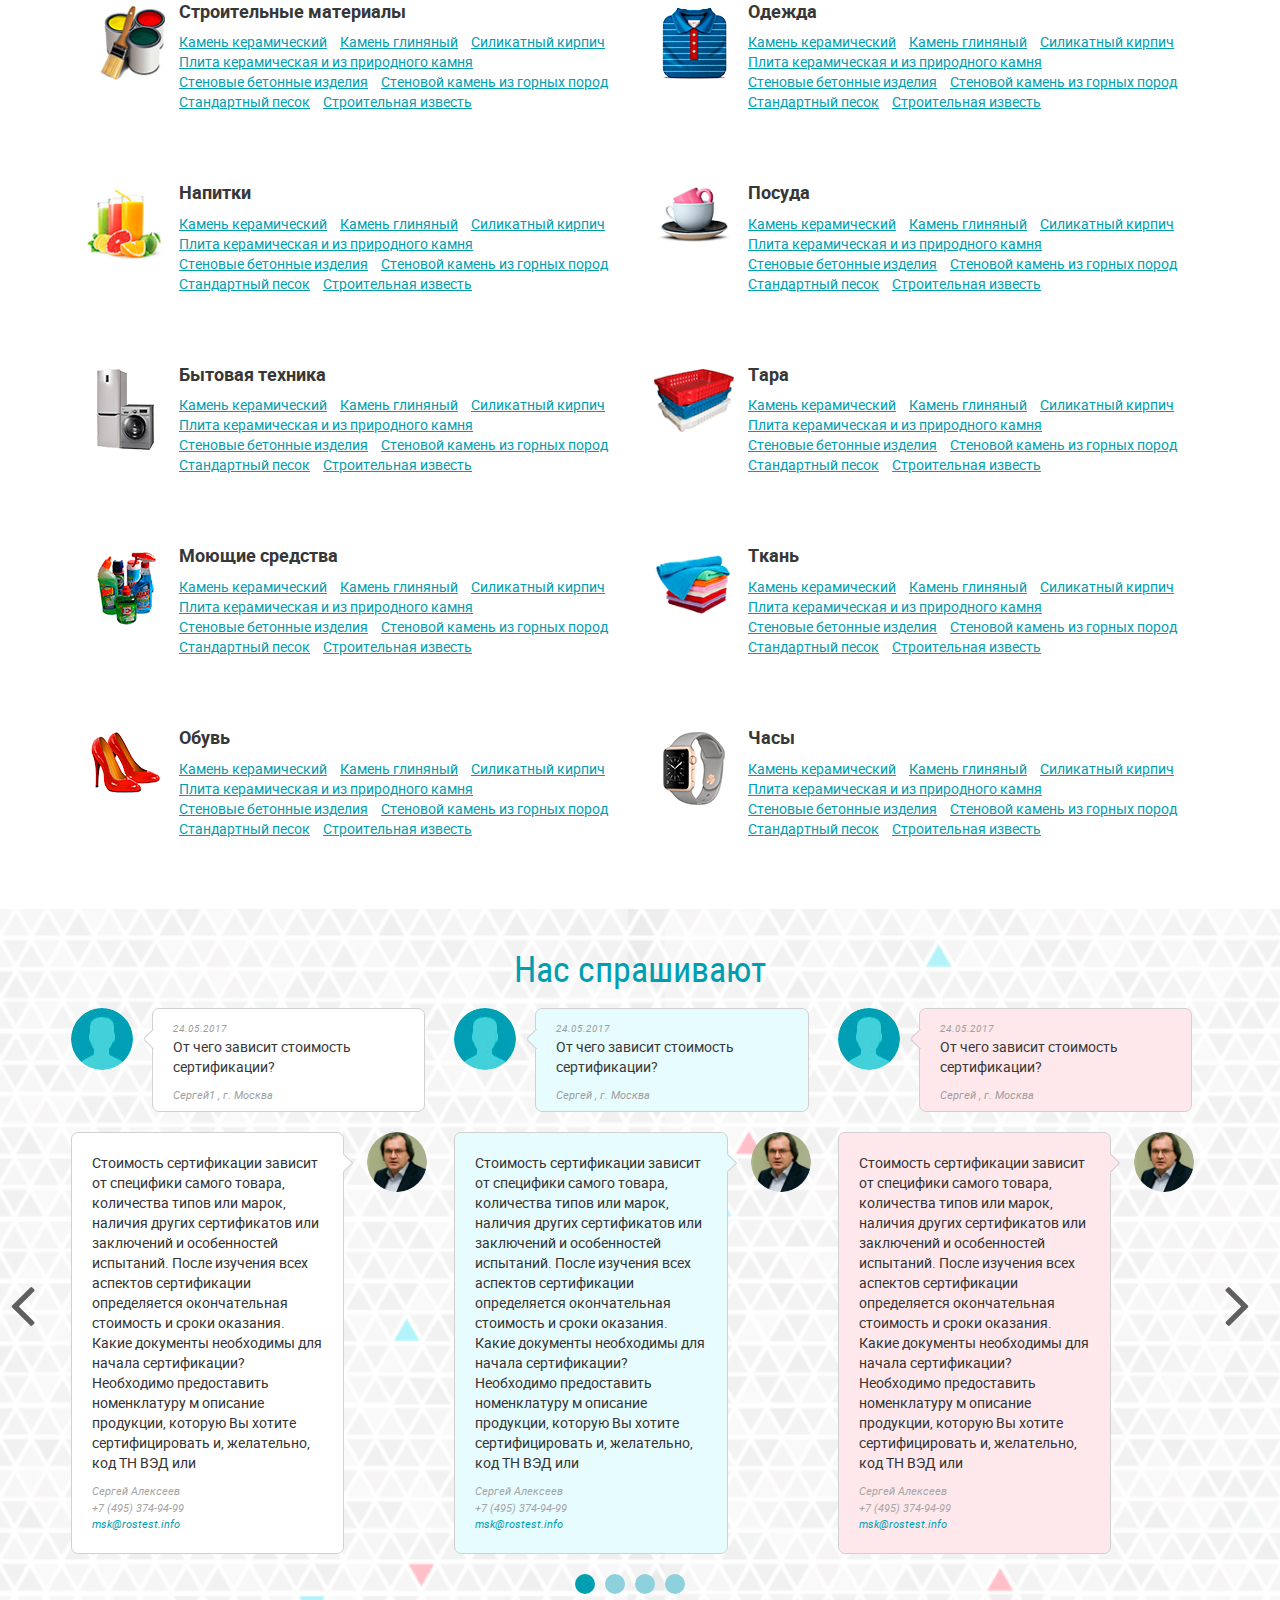
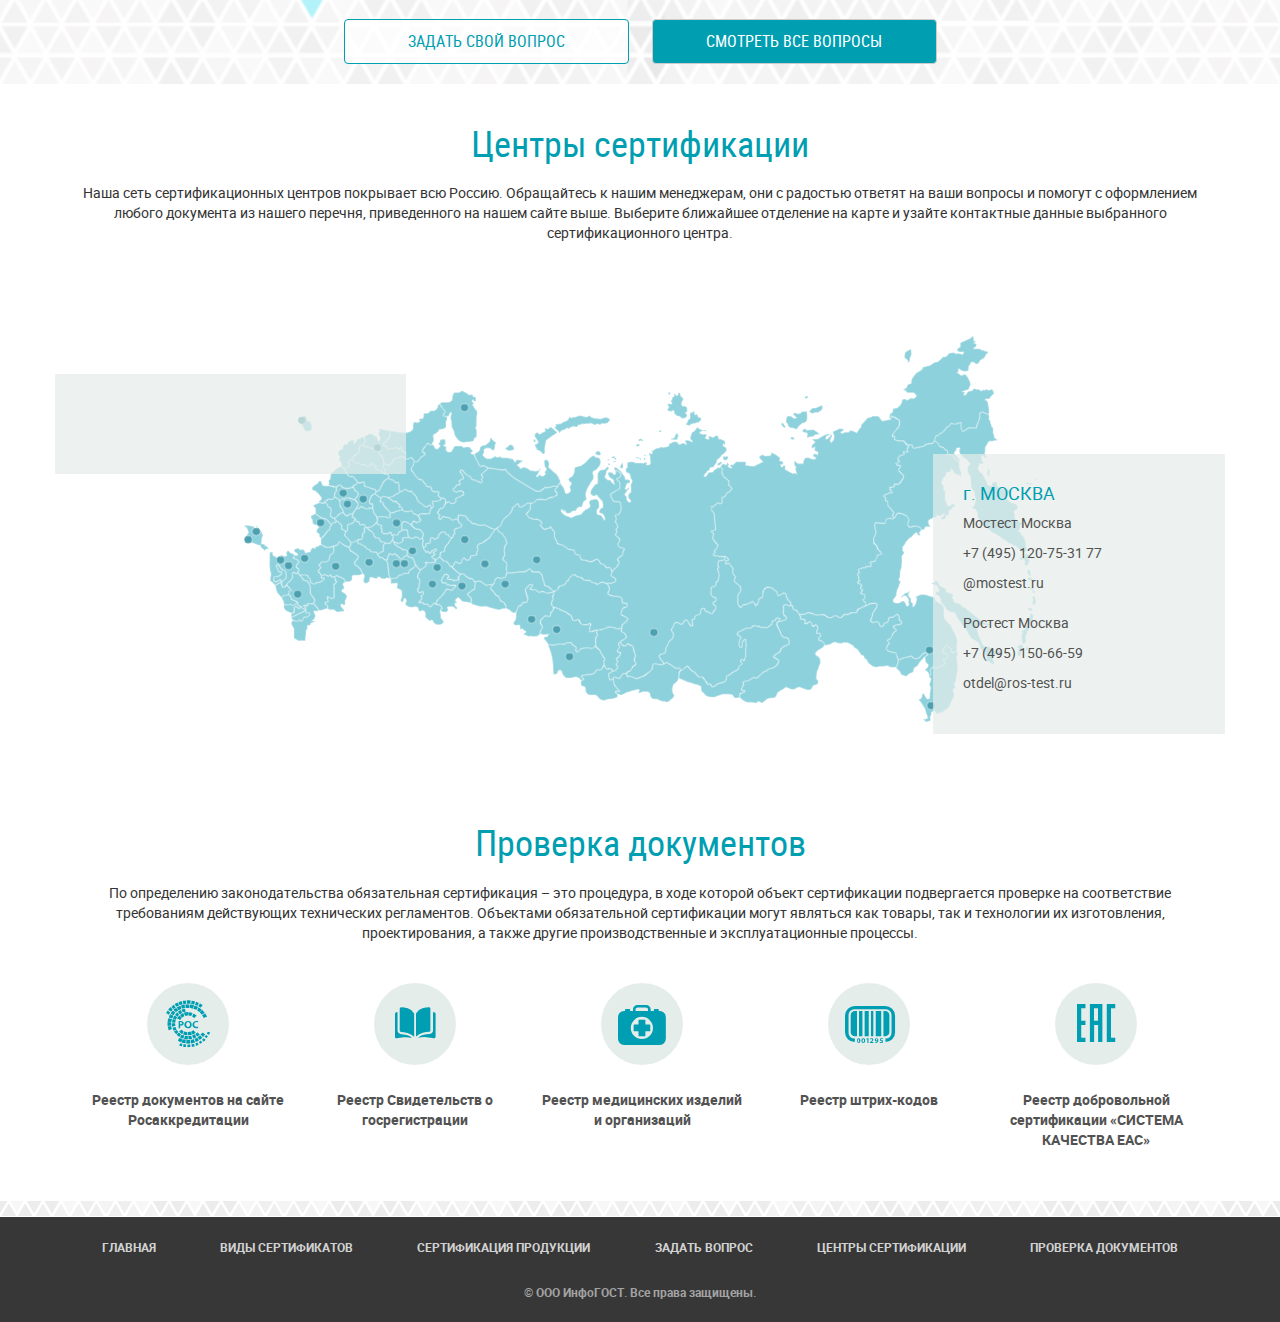
==== commit 3c2dbe2a: "link" ====
--- a/markup/index.html
+++ b/markup/index.html
@@ -152,35 +152,35 @@
                 <a href="#">Технические регламенты <i class="fa fa-angle-down" aria-hidden="true"></i></a>
                 <ul class="dropdown-menu">
                   <li>
-                    <a href="#">Cертификаты происхождения товаров</a>
-                  </li>
-                  <li>
-                    <a href="#">Cертификаты безопасности или соответствия</a>
-                  </li>
-                  <li>
-                    <a href="#">Карантинные сертификаты</a>
-                  </li>
-                  <li>
-                    <a href="#">Ветеринарные сертификаты</a>
-                  </li>
-                  <li>
-                    <a href="#">Сертификат хлебной инспекции</a>
-                  </li>
-                  <li>
-                    <a href="#">Гигиенический сертификат</a>
-                  </li>
-                  <li>
-                    <a href="#">Пожарный сертификат</a>
+                    <a href="https://yuriy777.github.io/infogost/markup/aboutus.html">О нас</a>
+                  </li>
+                  <li>
+                    <a href="https://yuriy777.github.io/infogost/markup/certificate_products.html">Сертификация продукции</a>
+                  </li>
+                  <li>
+                    <a href="https://yuriy777.github.io/infogost/markup/certificate.html">Карантинные сертификаты</a>
+                  </li>
+                  <li>
+                    <a href="https://yuriy777.github.io/infogost/markup/legilation.html">Законодательство</a>
+                  </li>
+                  <li>
+                    <a href="https://yuriy777.github.io/infogost/markup/news.html">Новости</a>
+                  </li>
+                  <li>
+                    <a href="https://yuriy777.github.io/infogost/markup/product_page.html">Страница продукции</a>
+                  </li>
+                  <li>
+                    <a href="https://yuriy777.github.io/infogost/markup/question.html">Вопросы</a>
                   </li>
                 </ul>
               </li>
             </ul>
             <ul class="add-nav container">
               <li>
-                <a href="#">О портале</a>
+                <a href="https://yuriy777.github.io/infogost/markup/aboutus.html">О портале</a>
               </li>
               <li>
-                <a href="#">Новости отрасли</a>
+                <a href="https://yuriy777.github.io/infogost/markup/news.html">Новости отрасли</a>
               </li>
               <li>
                 <a href="#">Законодательство</a>
@@ -1243,17 +1243,9 @@
             
           </div>
           <div class="bsl">
-            <div class="bxslider">
-              <ul  class="list">
+              <ul class="bxslider">
 
               </ul>
-              <div class="text-center all-list">
-                  <span class="seeall">Все города</span>
-                  <ul class="hover-list">
-
-                  </ul>
-              </div>
-            </div>
           </div>
           <div class="desc-obj">
             <div class="desc-objw">
